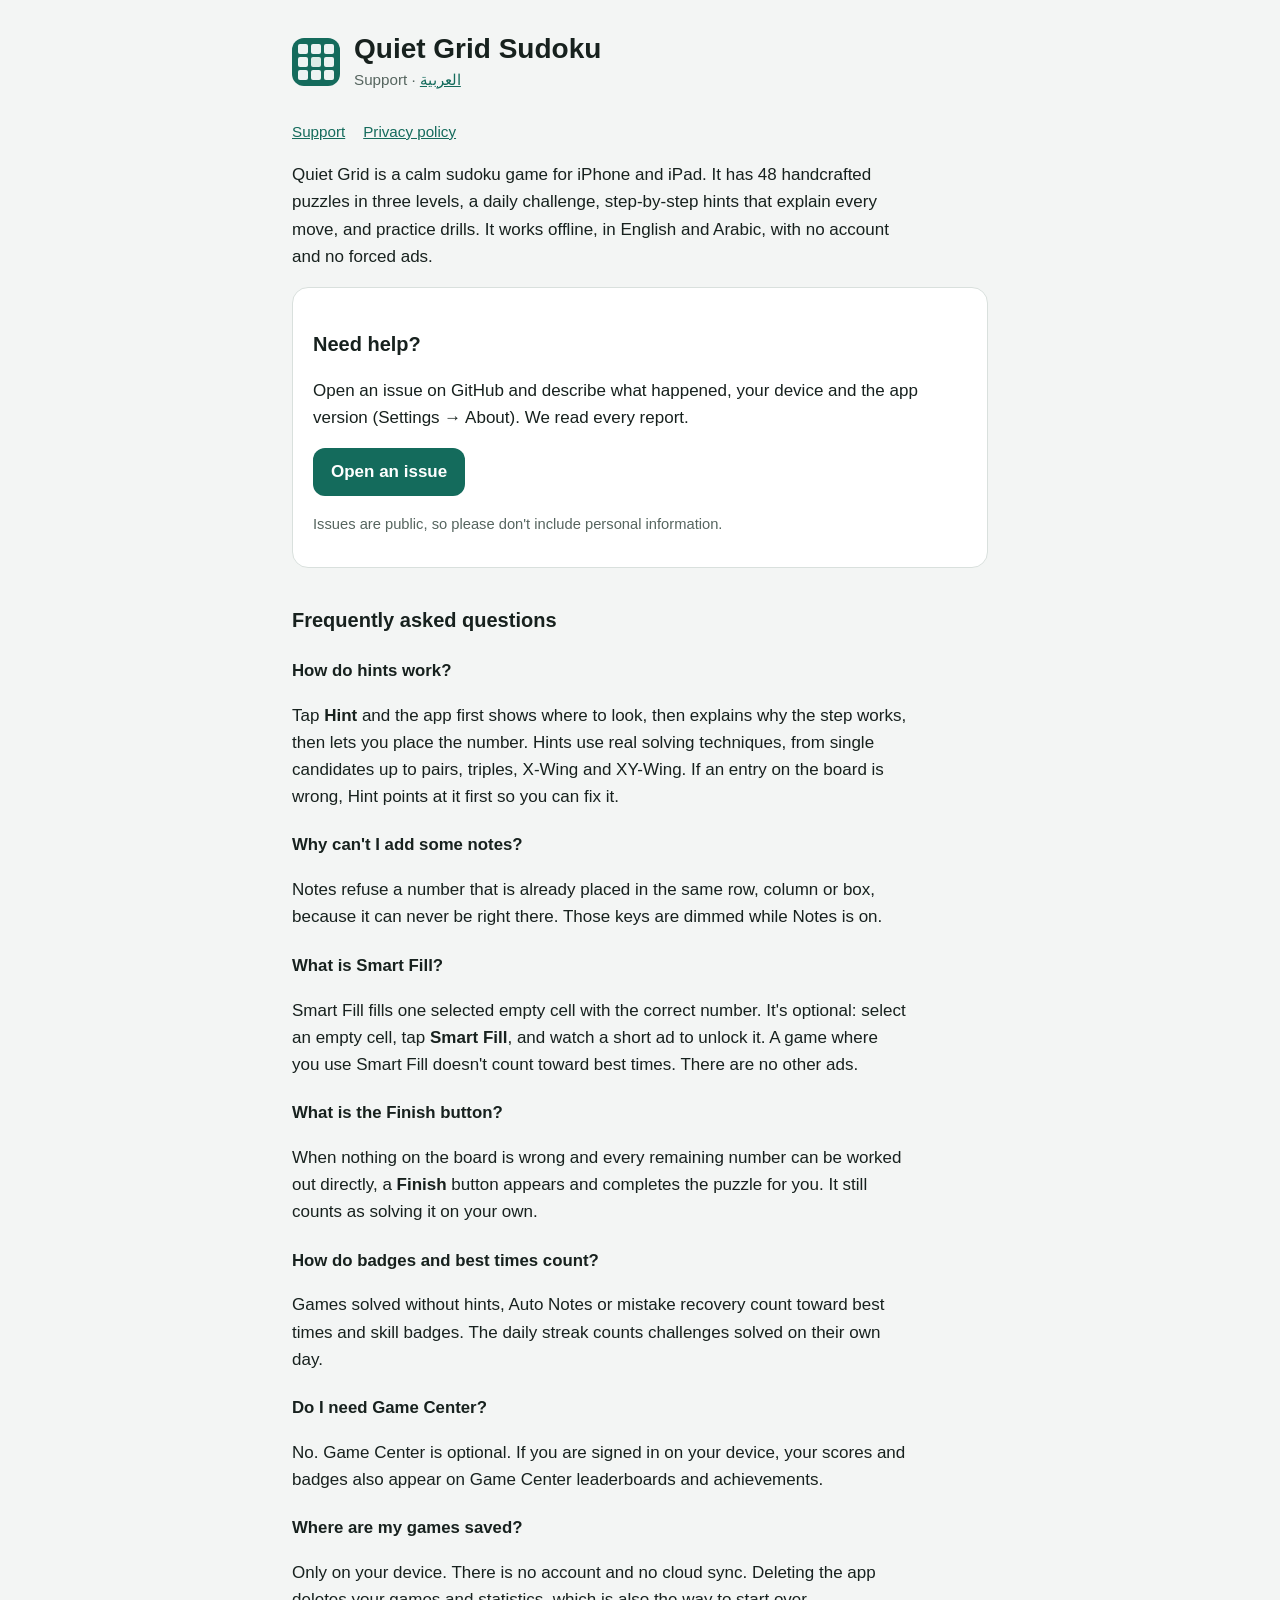
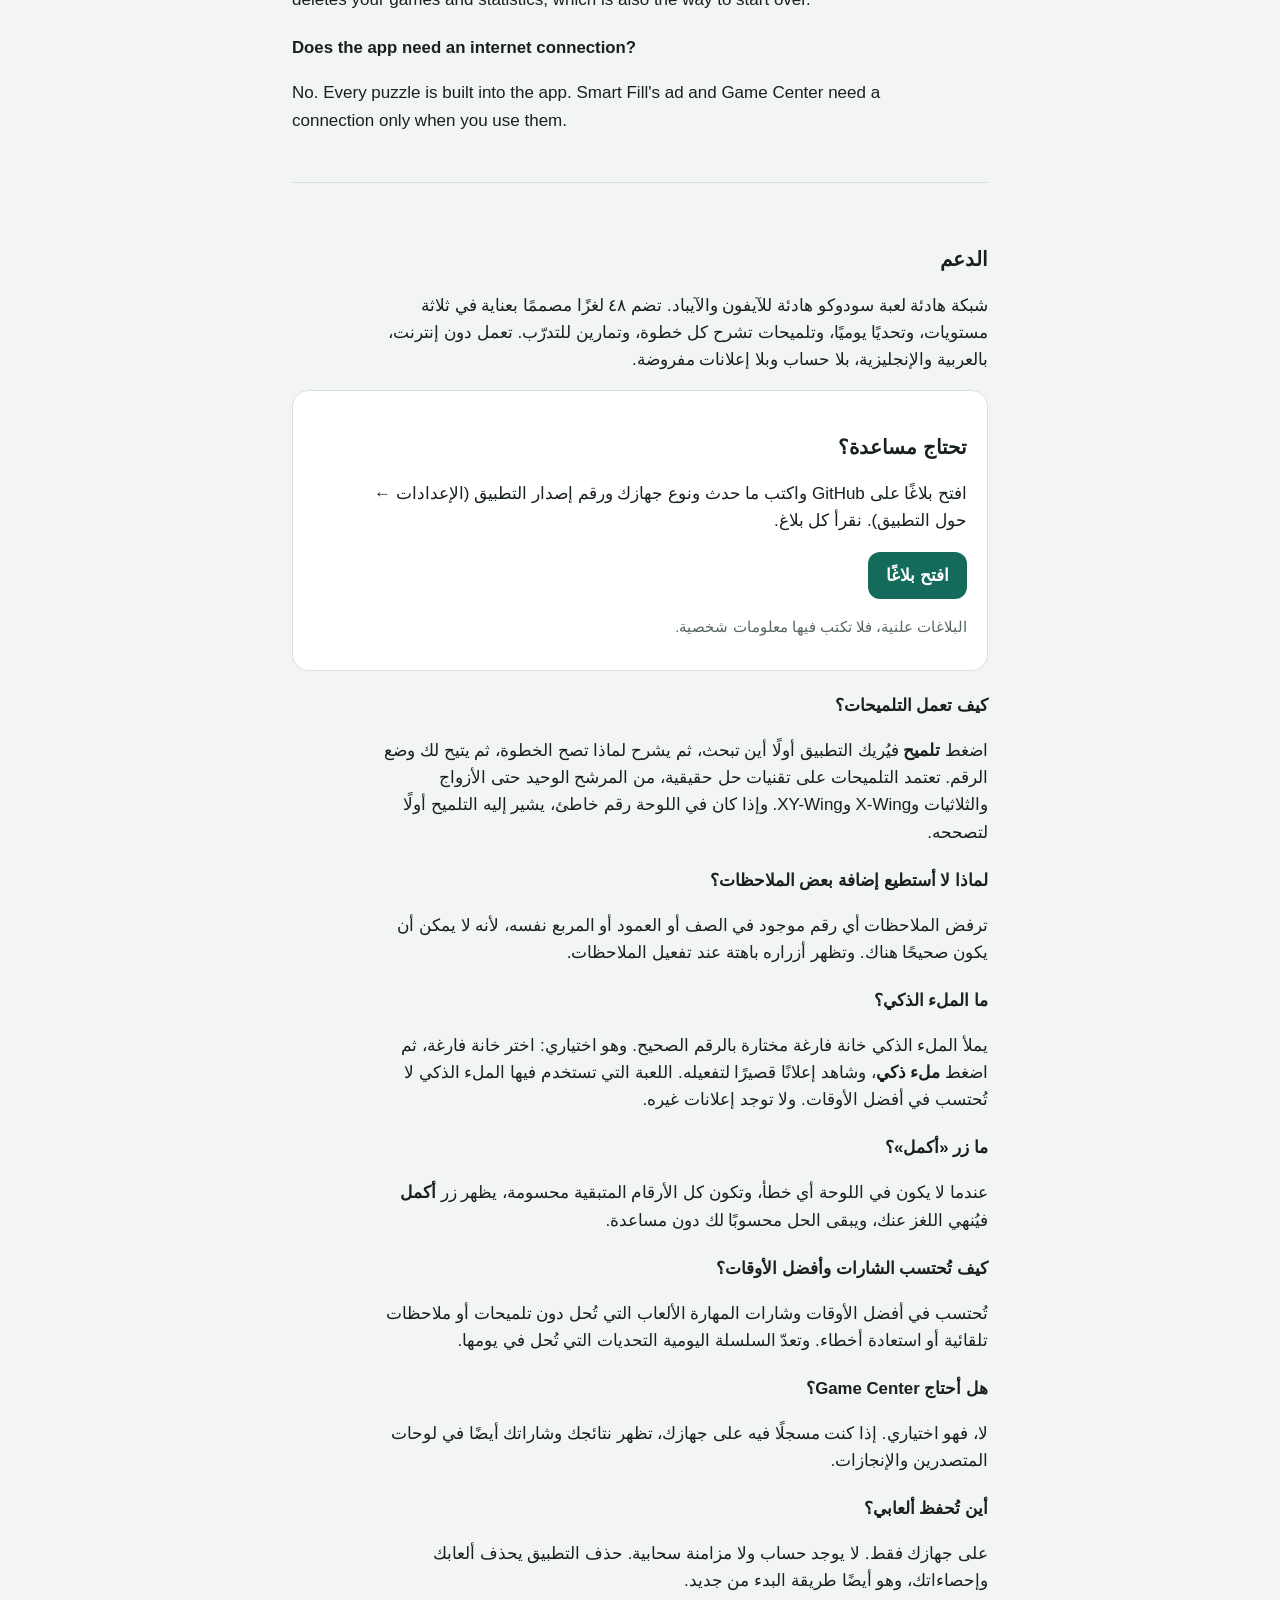
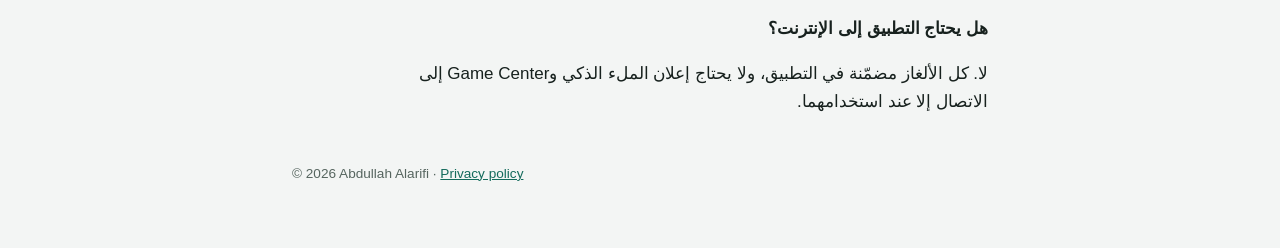
==== index.html @ c1a9b1d8 "Add Quiet Grid Sudoku support page and privacy policy English and Arabic support FAQ and privacy pol" ====
<!doctype html>
<html lang="en">
<head>
<meta charset="utf-8">
<meta name="viewport" content="width=device-width, initial-scale=1, viewport-fit=cover">
<title>Quiet Grid Sudoku Support</title>
<meta name="description" content="Help and frequently asked questions for Quiet Grid Sudoku, a calm sudoku game that teaches.">
<link rel="stylesheet" href="style.css">
</head>
<body>
<div class="page">
  <header>
    <div class="mark" aria-hidden="true"><span></span><span></span><span></span><span></span><span></span><span></span><span></span><span></span><span></span></div>
    <div>
      <h1>Quiet Grid Sudoku</h1>
      <p class="sub">Support · <a href="#ar" lang="ar">العربية</a></p>
    </div>
  </header>
  <nav aria-label="Pages">
    <a href="./">Support</a>
    <a href="privacy.html">Privacy policy</a>
  </nav>

  <p>Quiet Grid is a calm sudoku game for iPhone and iPad. It has 48 handcrafted puzzles in three levels, a daily challenge, step-by-step hints that explain every move, and practice drills. It works offline, in English and Arabic, with no account and no forced ads.</p>

  <div class="card">
    <h2>Need help?</h2>
    <p>Open an issue on GitHub and describe what happened, your device and the app version (Settings → About). We read every report.</p>
    <p><a class="button" href="https://github.com/xooox888/quietgrid-site/issues/new">Open an issue</a></p>
    <p class="note">Issues are public, so please don't include personal information.</p>
  </div>

  <h2>Frequently asked questions</h2>

  <h3>How do hints work?</h3>
  <p>Tap <strong>Hint</strong> and the app first shows where to look, then explains why the step works, then lets you place the number. Hints use real solving techniques, from single candidates up to pairs, triples, X-Wing and XY-Wing. If an entry on the board is wrong, Hint points at it first so you can fix it.</p>

  <h3>Why can't I add some notes?</h3>
  <p>Notes refuse a number that is already placed in the same row, column or box, because it can never be right there. Those keys are dimmed while Notes is on.</p>

  <h3>What is Smart Fill?</h3>
  <p>Smart Fill fills one selected empty cell with the correct number. It's optional: select an empty cell, tap <strong>Smart Fill</strong>, and watch a short ad to unlock it. A game where you use Smart Fill doesn't count toward best times. There are no other ads.</p>

  <h3>What is the Finish button?</h3>
  <p>When nothing on the board is wrong and every remaining number can be worked out directly, a <strong>Finish</strong> button appears and completes the puzzle for you. It still counts as solving it on your own.</p>

  <h3>How do badges and best times count?</h3>
  <p>Games solved without hints, Auto Notes or mistake recovery count toward best times and skill badges. The daily streak counts challenges solved on their own day.</p>

  <h3>Do I need Game Center?</h3>
  <p>No. Game Center is optional. If you are signed in on your device, your scores and badges also appear on Game Center leaderboards and achievements.</p>

  <h3>Where are my games saved?</h3>
  <p>Only on your device. There is no account and no cloud sync. Deleting the app deletes your games and statistics, which is also the way to start over.</p>

  <h3>Does the app need an internet connection?</h3>
  <p>No. Every puzzle is built into the app. Smart Fill's ad and Game Center need a connection only when you use them.</p>

  <section id="ar" lang="ar" dir="rtl">
    <h2>الدعم</h2>
    <p>شبكة هادئة لعبة سودوكو هادئة للآيفون والآيباد. تضم ٤٨ لغزًا مصممًا بعناية في ثلاثة مستويات، وتحديًا يوميًا، وتلميحات تشرح كل خطوة، وتمارين للتدرّب. تعمل دون إنترنت، بالعربية والإنجليزية، بلا حساب وبلا إعلانات مفروضة.</p>

    <div class="card">
      <h2>تحتاج مساعدة؟</h2>
      <p>افتح بلاغًا على GitHub واكتب ما حدث ونوع جهازك ورقم إصدار التطبيق (الإعدادات ← حول التطبيق). نقرأ كل بلاغ.</p>
      <p><a class="button" href="https://github.com/xooox888/quietgrid-site/issues/new">افتح بلاغًا</a></p>
      <p class="note">البلاغات علنية، فلا تكتب فيها معلومات شخصية.</p>
    </div>

    <h3>كيف تعمل التلميحات؟</h3>
    <p>اضغط <strong>تلميح</strong> فيُريك التطبيق أولًا أين تبحث، ثم يشرح لماذا تصح الخطوة، ثم يتيح لك وضع الرقم. تعتمد التلميحات على تقنيات حل حقيقية، من المرشح الوحيد حتى الأزواج والثلاثيات وX-Wing وXY-Wing. وإذا كان في اللوحة رقم خاطئ، يشير إليه التلميح أولًا لتصححه.</p>

    <h3>لماذا لا أستطيع إضافة بعض الملاحظات؟</h3>
    <p>ترفض الملاحظات أي رقم موجود في الصف أو العمود أو المربع نفسه، لأنه لا يمكن أن يكون صحيحًا هناك. وتظهر أزراره باهتة عند تفعيل الملاحظات.</p>

    <h3>ما الملء الذكي؟</h3>
    <p>يملأ الملء الذكي خانة فارغة مختارة بالرقم الصحيح. وهو اختياري: اختر خانة فارغة، ثم اضغط <strong>ملء ذكي</strong>، وشاهد إعلانًا قصيرًا لتفعيله. اللعبة التي تستخدم فيها الملء الذكي لا تُحتسب في أفضل الأوقات. ولا توجد إعلانات غيره.</p>

    <h3>ما زر «أكمل»؟</h3>
    <p>عندما لا يكون في اللوحة أي خطأ، وتكون كل الأرقام المتبقية محسومة، يظهر زر <strong>أكمل</strong> فيُنهي اللغز عنك، ويبقى الحل محسوبًا لك دون مساعدة.</p>

    <h3>كيف تُحتسب الشارات وأفضل الأوقات؟</h3>
    <p>تُحتسب في أفضل الأوقات وشارات المهارة الألعاب التي تُحل دون تلميحات أو ملاحظات تلقائية أو استعادة أخطاء. وتعدّ السلسلة اليومية التحديات التي تُحل في يومها.</p>

    <h3>هل أحتاج Game Center؟</h3>
    <p>لا، فهو اختياري. إذا كنت مسجلًا فيه على جهازك، تظهر نتائجك وشاراتك أيضًا في لوحات المتصدرين والإنجازات.</p>

    <h3>أين تُحفظ ألعابي؟</h3>
    <p>على جهازك فقط. لا يوجد حساب ولا مزامنة سحابية. حذف التطبيق يحذف ألعابك وإحصاءاتك، وهو أيضًا طريقة البدء من جديد.</p>

    <h3>هل يحتاج التطبيق إلى الإنترنت؟</h3>
    <p>لا. كل الألغاز مضمّنة في التطبيق، ولا يحتاج إعلان الملء الذكي وGame Center إلى الاتصال إلا عند استخدامهما.</p>
  </section>

  <footer>© 2026 Abdullah Alarifi · <a href="privacy.html">Privacy policy</a></footer>
</div>
</body>
</html>
---- style.css ----
:root {
  --bg: #f3f5f4;
  --surface: #ffffff;
  --fg: #17211e;
  --muted: #56655f;
  --line: #d9e0dd;
  --accent: #146b5c;
  --accent-soft: #dcebe6;
  color-scheme: light;
}
@media (prefers-color-scheme: dark) {
  :root {
    --bg: #0e1412;
    --surface: #161e1c;
    --fg: #e3ebe8;
    --muted: #9aaba5;
    --line: #2a3633;
    --accent: #5cc7ad;
    --accent-soft: #1b322c;
    color-scheme: dark;
  }
}
* { box-sizing: border-box; }
html { -webkit-text-size-adjust: 100%; }
body {
  margin: 0;
  background: var(--bg);
  color: var(--fg);
  font: 17px/1.6 -apple-system, BlinkMacSystemFont, "SF Pro Text", "Segoe UI", "Noto Sans Arabic", "Geeza Pro", Roboto, sans-serif;
}
.page { max-width: 46rem; margin: 0 auto; padding-inline: 20px; padding-block: 32px 64px; }
header { display: flex; align-items: center; gap: 14px; margin-bottom: 28px; }
.mark { width: 48px; height: 48px; border-radius: 12px; background: var(--accent); display: grid; grid-template-columns: repeat(3, 1fr); gap: 3px; padding: 6px; flex: none; }
.mark span { background: var(--surface); border-radius: 2px; opacity: 0.92; }
.mark span:nth-child(5) { background: var(--accent-soft); opacity: 1; }
h1 { font-size: 1.75rem; line-height: 1.2; margin: 0; }
.sub { margin: 2px 0 0; color: var(--muted); font-size: 0.95rem; }
h2 { font-size: 1.25rem; margin: 36px 0 10px; }
h3 { font-size: 1.05rem; margin: 22px 0 6px; }
p, li { max-width: 65ch; }
a { color: var(--accent); }
nav { display: flex; flex-wrap: wrap; gap: 8px 18px; margin-bottom: 8px; font-size: 0.95rem; }
.card { background: var(--surface); border: 1px solid var(--line); border-radius: 16px; padding: 4px 20px 16px; margin-top: 16px; }
.button { display: inline-block; background: var(--accent); color: var(--surface); text-decoration: none; font-weight: 600; padding: 10px 18px; border-radius: 12px; }
.note { color: var(--muted); font-size: 0.92rem; }
[dir="rtl"] { text-align: right; }
section[lang="ar"] { margin-top: 48px; padding-top: 24px; border-top: 1px solid var(--line); }
footer { margin-top: 48px; color: var(--muted); font-size: 0.85rem; }
a:focus-visible, .button:focus-visible { outline: 3px solid var(--accent); outline-offset: 2px; }
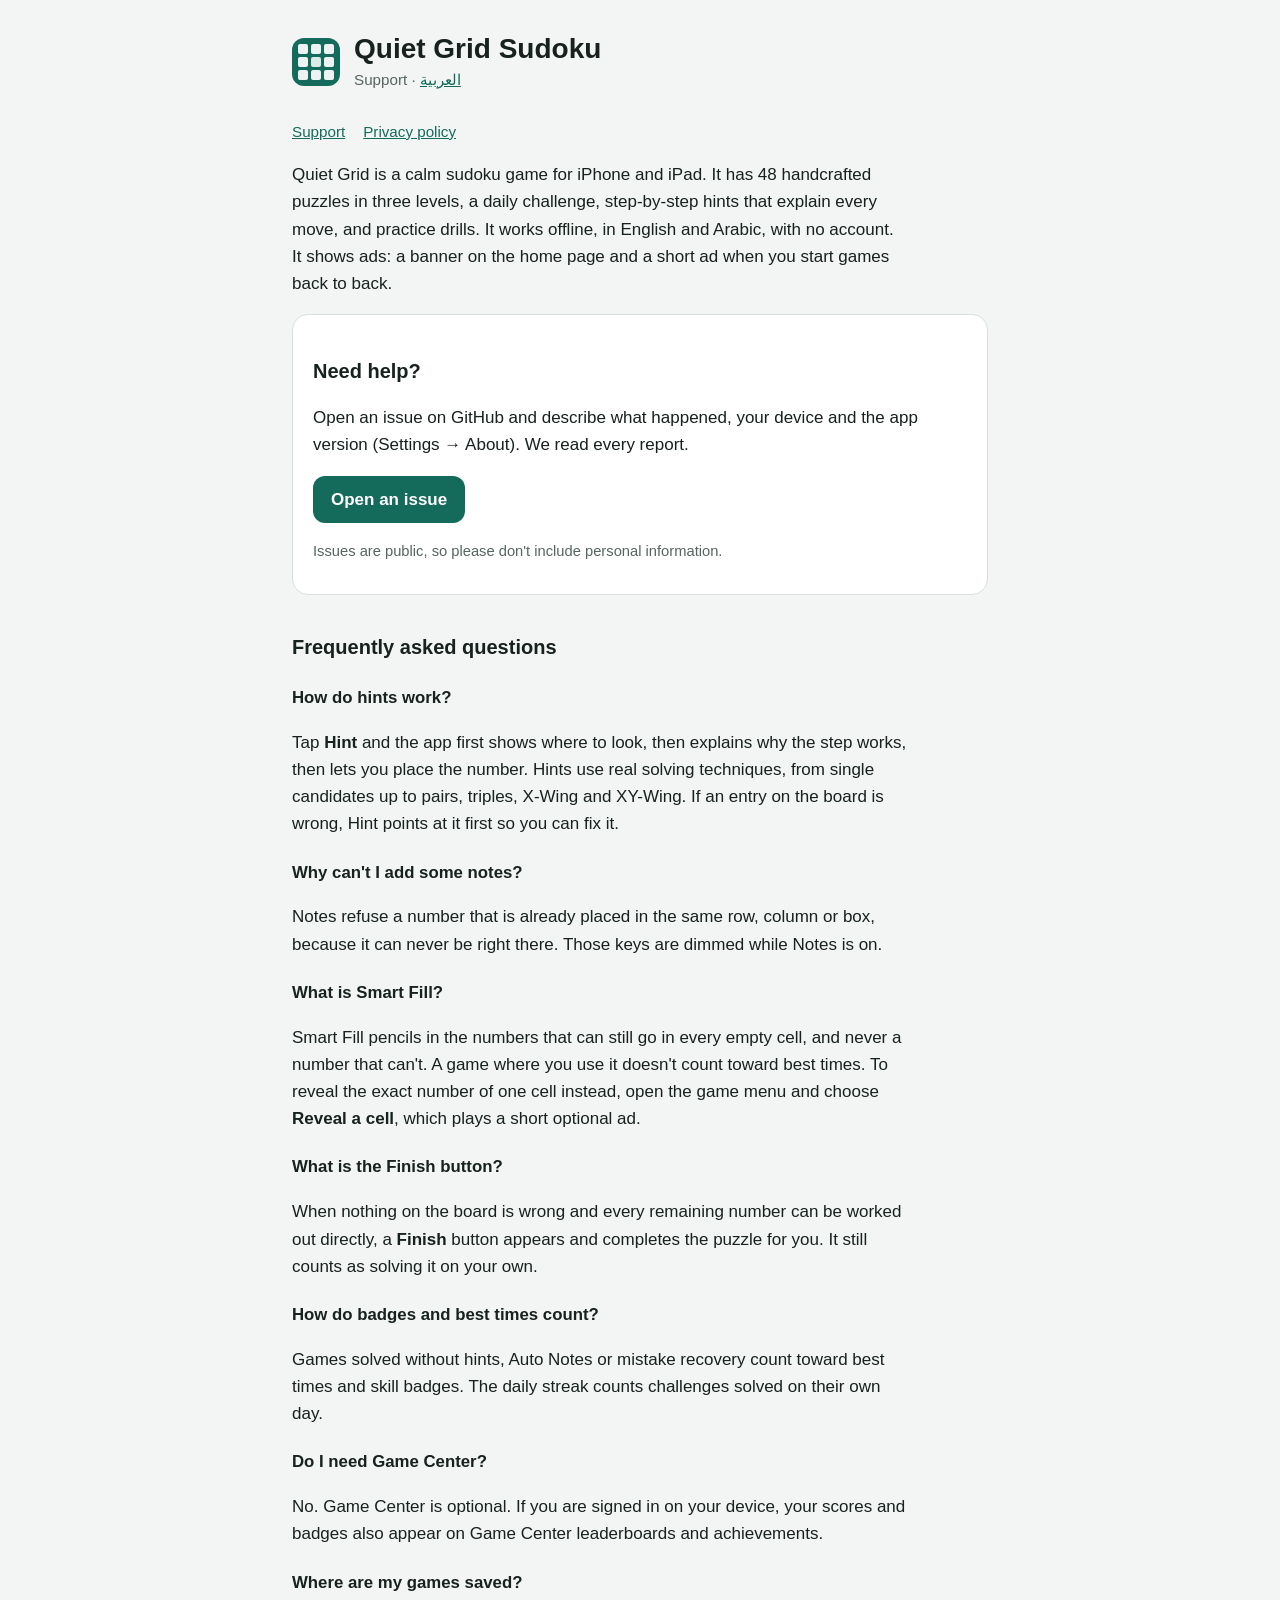
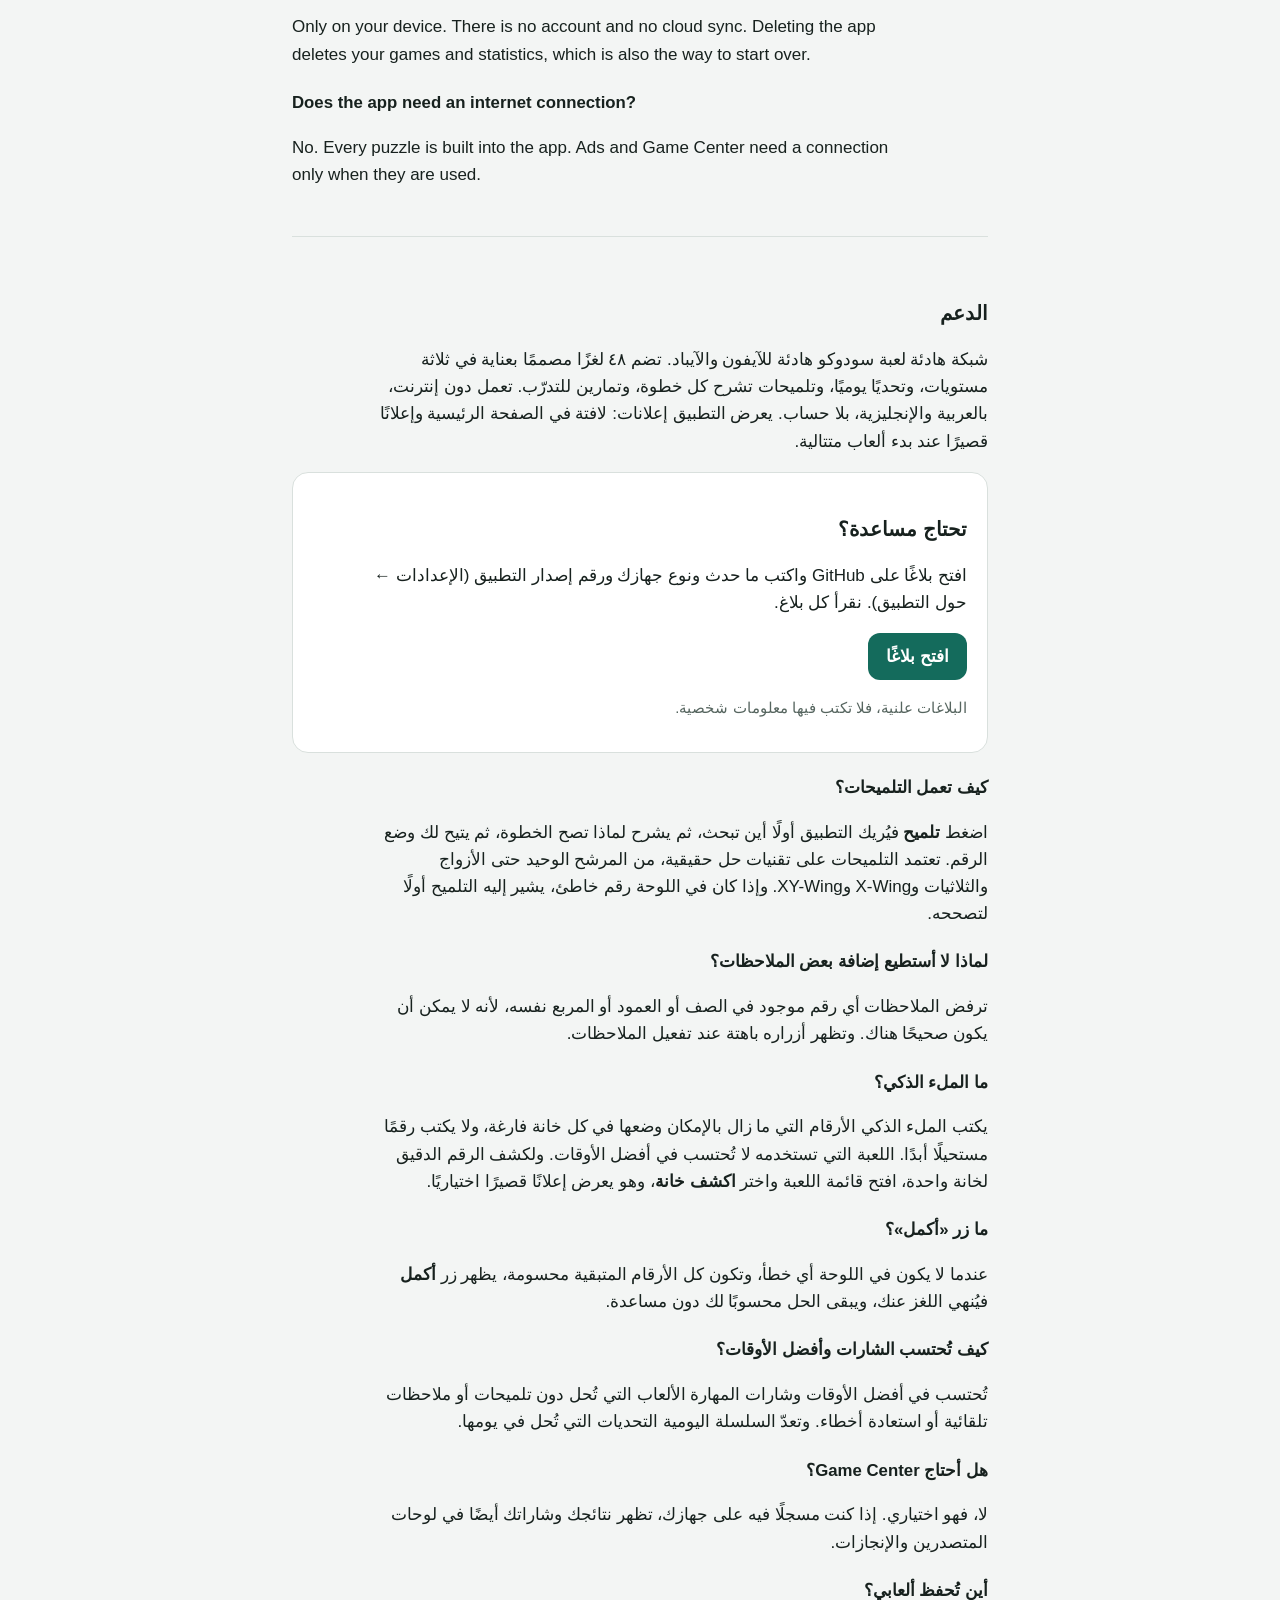
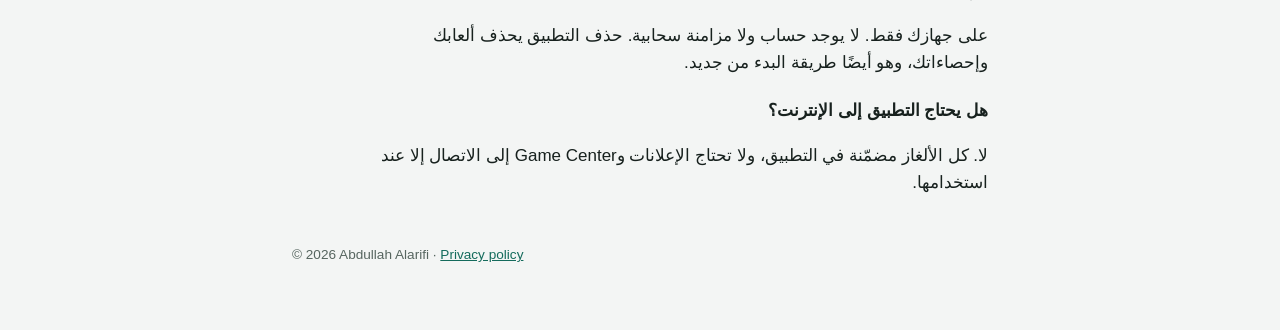
==== commit 567e5385: "Describe banner, interstitial and rewarded ads; Smart Fill now pencils notes Co-Authored-By: Claude " ====
--- a/index.html
+++ b/index.html
@@ -21,7 +21,7 @@
     <a href="privacy.html">Privacy policy</a>
   </nav>
 
-  <p>Quiet Grid is a calm sudoku game for iPhone and iPad. It has 48 handcrafted puzzles in three levels, a daily challenge, step-by-step hints that explain every move, and practice drills. It works offline, in English and Arabic, with no account and no forced ads.</p>
+  <p>Quiet Grid is a calm sudoku game for iPhone and iPad. It has 48 handcrafted puzzles in three levels, a daily challenge, step-by-step hints that explain every move, and practice drills. It works offline, in English and Arabic, with no account. It shows ads: a banner on the home page and a short ad when you start games back to back.</p>
 
   <div class="card">
     <h2>Need help?</h2>
@@ -39,7 +39,7 @@
   <p>Notes refuse a number that is already placed in the same row, column or box, because it can never be right there. Those keys are dimmed while Notes is on.</p>
 
   <h3>What is Smart Fill?</h3>
-  <p>Smart Fill fills one selected empty cell with the correct number. It's optional: select an empty cell, tap <strong>Smart Fill</strong>, and watch a short ad to unlock it. A game where you use Smart Fill doesn't count toward best times. There are no other ads.</p>
+  <p>Smart Fill pencils in the numbers that can still go in every empty cell, and never a number that can't. A game where you use it doesn't count toward best times. To reveal the exact number of one cell instead, open the game menu and choose <strong>Reveal a cell</strong>, which plays a short optional ad.</p>
 
   <h3>What is the Finish button?</h3>
   <p>When nothing on the board is wrong and every remaining number can be worked out directly, a <strong>Finish</strong> button appears and completes the puzzle for you. It still counts as solving it on your own.</p>
@@ -54,11 +54,11 @@
   <p>Only on your device. There is no account and no cloud sync. Deleting the app deletes your games and statistics, which is also the way to start over.</p>
 
   <h3>Does the app need an internet connection?</h3>
-  <p>No. Every puzzle is built into the app. Smart Fill's ad and Game Center need a connection only when you use them.</p>
+  <p>No. Every puzzle is built into the app. Ads and Game Center need a connection only when they are used.</p>
 
   <section id="ar" lang="ar" dir="rtl">
     <h2>الدعم</h2>
-    <p>شبكة هادئة لعبة سودوكو هادئة للآيفون والآيباد. تضم ٤٨ لغزًا مصممًا بعناية في ثلاثة مستويات، وتحديًا يوميًا، وتلميحات تشرح كل خطوة، وتمارين للتدرّب. تعمل دون إنترنت، بالعربية والإنجليزية، بلا حساب وبلا إعلانات مفروضة.</p>
+    <p>شبكة هادئة لعبة سودوكو هادئة للآيفون والآيباد. تضم ٤٨ لغزًا مصممًا بعناية في ثلاثة مستويات، وتحديًا يوميًا، وتلميحات تشرح كل خطوة، وتمارين للتدرّب. تعمل دون إنترنت، بالعربية والإنجليزية، بلا حساب. يعرض التطبيق إعلانات: لافتة في الصفحة الرئيسية وإعلانًا قصيرًا عند بدء ألعاب متتالية.</p>
 
     <div class="card">
       <h2>تحتاج مساعدة؟</h2>
@@ -74,7 +74,7 @@
     <p>ترفض الملاحظات أي رقم موجود في الصف أو العمود أو المربع نفسه، لأنه لا يمكن أن يكون صحيحًا هناك. وتظهر أزراره باهتة عند تفعيل الملاحظات.</p>
 
     <h3>ما الملء الذكي؟</h3>
-    <p>يملأ الملء الذكي خانة فارغة مختارة بالرقم الصحيح. وهو اختياري: اختر خانة فارغة، ثم اضغط <strong>ملء ذكي</strong>، وشاهد إعلانًا قصيرًا لتفعيله. اللعبة التي تستخدم فيها الملء الذكي لا تُحتسب في أفضل الأوقات. ولا توجد إعلانات غيره.</p>
+    <p>يكتب الملء الذكي الأرقام التي ما زال بالإمكان وضعها في كل خانة فارغة، ولا يكتب رقمًا مستحيلًا أبدًا. اللعبة التي تستخدمه لا تُحتسب في أفضل الأوقات. ولكشف الرقم الدقيق لخانة واحدة، افتح قائمة اللعبة واختر <strong>اكشف خانة</strong>، وهو يعرض إعلانًا قصيرًا اختياريًا.</p>
 
     <h3>ما زر «أكمل»؟</h3>
     <p>عندما لا يكون في اللوحة أي خطأ، وتكون كل الأرقام المتبقية محسومة، يظهر زر <strong>أكمل</strong> فيُنهي اللغز عنك، ويبقى الحل محسوبًا لك دون مساعدة.</p>
@@ -89,7 +89,7 @@
     <p>على جهازك فقط. لا يوجد حساب ولا مزامنة سحابية. حذف التطبيق يحذف ألعابك وإحصاءاتك، وهو أيضًا طريقة البدء من جديد.</p>
 
     <h3>هل يحتاج التطبيق إلى الإنترنت؟</h3>
-    <p>لا. كل الألغاز مضمّنة في التطبيق، ولا يحتاج إعلان الملء الذكي وGame Center إلى الاتصال إلا عند استخدامهما.</p>
+    <p>لا. كل الألغاز مضمّنة في التطبيق، ولا تحتاج الإعلانات وGame Center إلى الاتصال إلا عند استخدامها.</p>
   </section>
 
   <footer>© 2026 Abdullah Alarifi · <a href="privacy.html">Privacy policy</a></footer>
